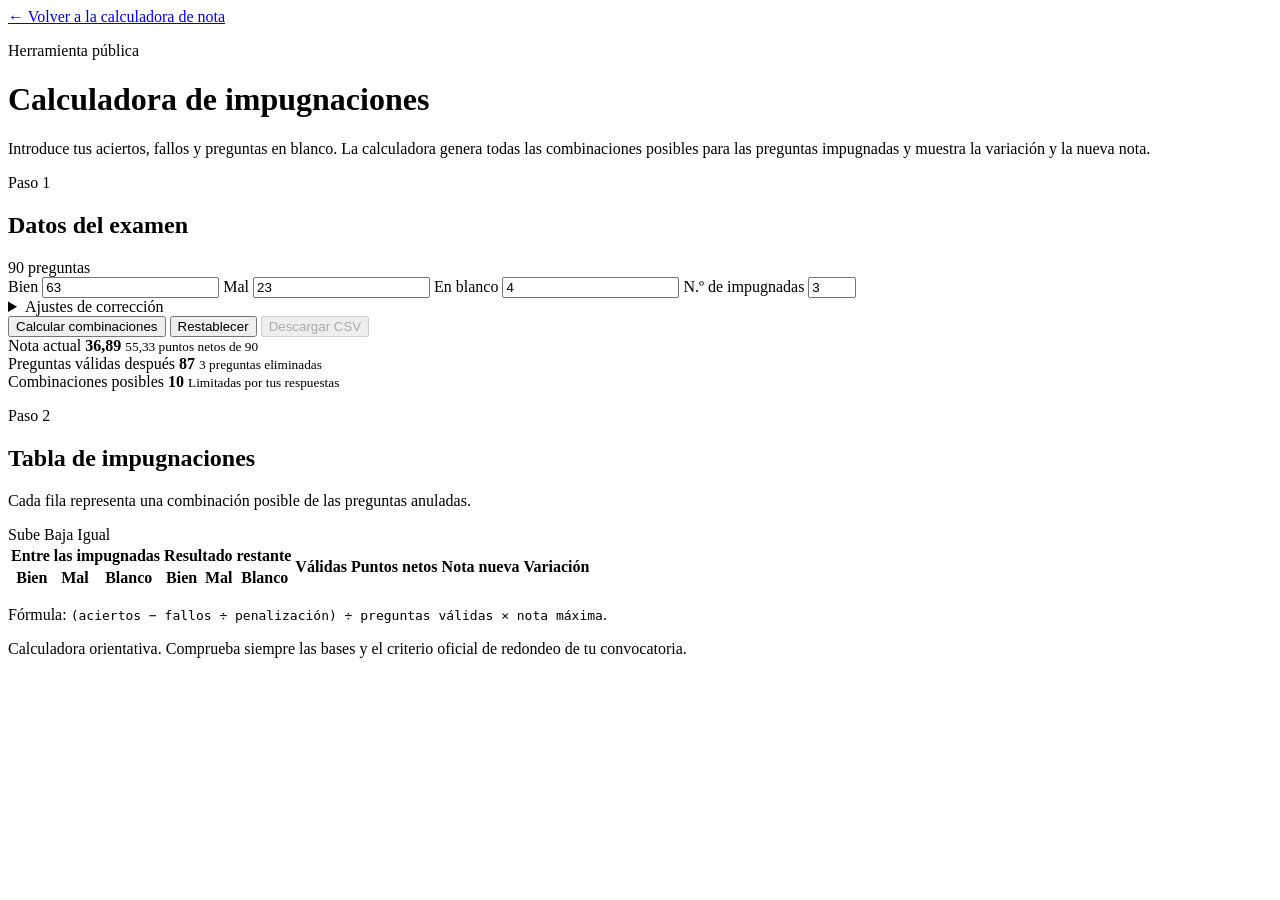
==== impugnaciones/index.html @ 83b99ea7 "Añadir calculadora de impugnaciones" ====
<!doctype html>
<html lang="es">
<head>
  <meta charset="utf-8">
  <meta name="viewport" content="width=device-width, initial-scale=1">
  <meta name="description" content="Calculadora de impugnaciones para exámenes tipo test: genera todas las combinaciones posibles y recalcula la nota.">
  <meta name="theme-color" content="#0f766e">
  <title>Calculadora de impugnaciones</title>
  <link rel="stylesheet" href="styles.css">
</head>
<body>
  <header class="hero">
    <div class="hero__inner">
      <a class="back-link" href="../">← Volver a la calculadora de nota</a>
      <p class="eyebrow">Herramienta pública</p>
      <h1>Calculadora de impugnaciones</h1>
      <p class="lead">
        Introduce tus aciertos, fallos y preguntas en blanco. La calculadora genera todas las
        combinaciones posibles para las preguntas impugnadas y muestra la variación y la nueva nota.
      </p>
    </div>
  </header>

  <main class="page-shell">
    <section class="panel input-panel" aria-labelledby="datos-title">
      <div class="section-heading">
        <div>
          <p class="section-kicker">Paso 1</p>
          <h2 id="datos-title">Datos del examen</h2>
        </div>
        <span id="totalBadge" class="badge">90 preguntas</span>
      </div>

      <form id="calculatorForm" novalidate>
        <div class="form-grid form-grid--counts">
          <label class="field field--correct">
            <span>Bien</span>
            <input id="correctInput" name="correct" type="number" min="0" step="1" inputmode="numeric" value="63" required>
          </label>

          <label class="field field--wrong">
            <span>Mal</span>
            <input id="wrongInput" name="wrong" type="number" min="0" step="1" inputmode="numeric" value="23" required>
          </label>

          <label class="field field--blank">
            <span>En blanco</span>
            <input id="blankInput" name="blank" type="number" min="0" step="1" inputmode="numeric" value="4" required>
          </label>

          <label class="field field--annulled">
            <span>N.º de impugnadas</span>
            <input id="annulledInput" name="annulled" type="number" min="1" max="50" step="1" inputmode="numeric" value="3" required>
          </label>
        </div>

        <details class="advanced">
          <summary>Ajustes de corrección</summary>
          <div class="form-grid form-grid--settings">
            <label class="field">
              <span>Cada cuántos fallos restan 1 acierto</span>
              <input id="penaltyInput" name="penalty" type="number" min="1" step="1" inputmode="numeric" value="3" required>
            </label>
            <label class="field">
              <span>Nota máxima</span>
              <input id="scaleInput" name="scale" type="number" min="1" step="0.01" inputmode="decimal" value="60" required>
            </label>
          </div>
          <p class="help-text">Los cálculos usan todos los decimales y se muestran redondeados a dos.</p>
        </details>

        <div id="formError" class="error-box" role="alert" hidden></div>

        <div class="button-row">
          <button class="button button--primary" type="submit">Calcular combinaciones</button>
          <button id="resetButton" class="button button--secondary" type="button">Restablecer</button>
          <button id="exportButton" class="button button--secondary" type="button" disabled>Descargar CSV</button>
        </div>
      </form>
    </section>

    <section class="summary-grid" aria-live="polite" aria-atomic="true">
      <article class="summary-card">
        <span>Nota actual</span>
        <strong id="currentScore">36,89</strong>
        <small id="currentFormula">55,33 puntos netos de 90</small>
      </article>
      <article class="summary-card">
        <span>Preguntas válidas después</span>
        <strong id="validQuestions">87</strong>
        <small id="annulledSummary">3 preguntas eliminadas</small>
      </article>
      <article class="summary-card">
        <span>Combinaciones posibles</span>
        <strong id="combinationCount">10</strong>
        <small>Limitadas por tus respuestas</small>
      </article>
    </section>

    <section class="panel results-panel" aria-labelledby="resultados-title">
      <div class="section-heading section-heading--results">
        <div>
          <p class="section-kicker">Paso 2</p>
          <h2 id="resultados-title">Tabla de impugnaciones</h2>
          <p id="resultsDescription" class="help-text">Cada fila representa una combinación posible de las preguntas anuladas.</p>
        </div>
        <div class="legend" aria-label="Leyenda de variación">
          <span><i class="legend-dot legend-dot--up"></i> Sube</span>
          <span><i class="legend-dot legend-dot--down"></i> Baja</span>
          <span><i class="legend-dot legend-dot--same"></i> Igual</span>
        </div>
      </div>

      <div class="table-wrap">
        <table>
          <thead>
            <tr>
              <th colspan="3" scope="colgroup">Entre las impugnadas</th>
              <th colspan="3" scope="colgroup">Resultado restante</th>
              <th rowspan="2" scope="col">Válidas</th>
              <th rowspan="2" scope="col">Puntos netos</th>
              <th rowspan="2" scope="col">Nota nueva</th>
              <th rowspan="2" scope="col">Variación</th>
            </tr>
            <tr>
              <th scope="col">Bien</th>
              <th scope="col">Mal</th>
              <th scope="col">Blanco</th>
              <th scope="col">Bien</th>
              <th scope="col">Mal</th>
              <th scope="col">Blanco</th>
            </tr>
          </thead>
          <tbody id="resultsBody"></tbody>
        </table>
      </div>

      <p class="footer-note">
        Fórmula: <code>(aciertos − fallos ÷ penalización) ÷ preguntas válidas × nota máxima</code>.
      </p>
    </section>
  </main>

  <footer class="site-footer">
    <p>Calculadora orientativa. Comprueba siempre las bases y el criterio oficial de redondeo de tu convocatoria.</p>
  </footer>

  <script src="app.js"></script>
</body>
</html>
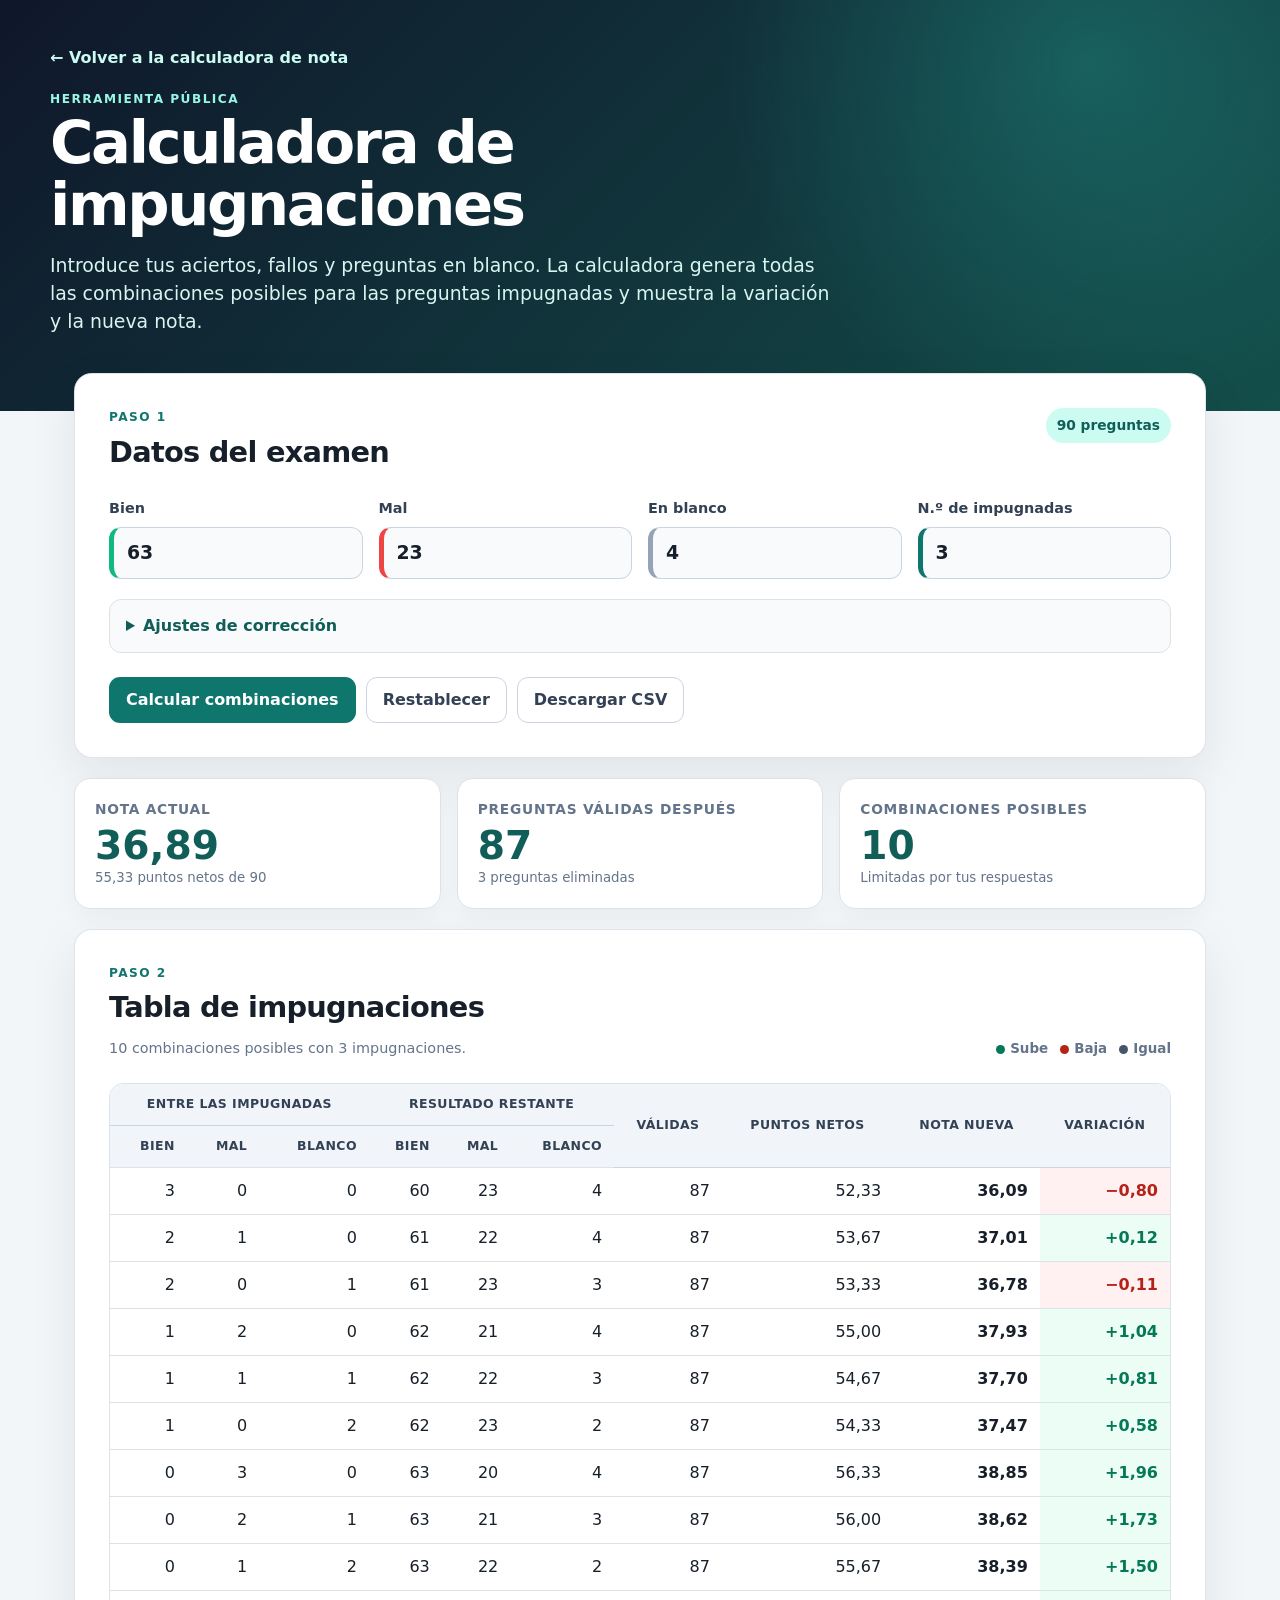
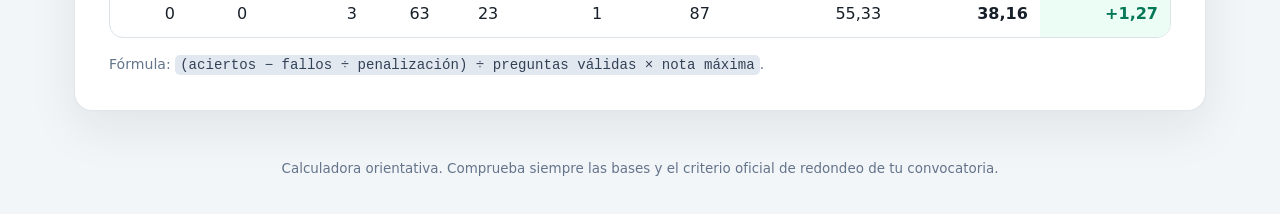
==== commit 86f608de: "Permitir cero preguntas impugnadas" ====
--- a/impugnaciones/index.html
+++ b/impugnaciones/index.html
@@ -50,7 +50,7 @@
 
           <label class="field field--annulled">
             <span>N.º de impugnadas</span>
-            <input id="annulledInput" name="annulled" type="number" min="1" max="50" step="1" inputmode="numeric" value="3" required>
+            <input id="annulledInput" name="annulled" type="number" min="0" max="50" step="1" inputmode="numeric" value="3" required>
           </label>
         </div>
 
@@ -147,4 +147,4 @@
 
   <script src="app.js"></script>
 </body>
-</html>
+</html>
--- a/impugnaciones/styles.css
+++ b/impugnaciones/styles.css
@@ -0,0 +1,517 @@
+:root {
+  color-scheme: light;
+  --bg: #f3f6f8;
+  --surface: #ffffff;
+  --surface-muted: #f8fafc;
+  --text: #17202a;
+  --muted: #64748b;
+  --line: #dce3e8;
+  --primary: #0f766e;
+  --primary-dark: #115e59;
+  --primary-soft: #ccfbf1;
+  --positive: #047857;
+  --positive-soft: #ecfdf5;
+  --negative: #b42318;
+  --negative-soft: #fff1f2;
+  --neutral: #475569;
+  --neutral-soft: #f1f5f9;
+  --shadow: 0 18px 50px rgba(15, 23, 42, 0.08);
+  --radius: 18px;
+}
+
+* {
+  box-sizing: border-box;
+}
+
+html {
+  font-family: Inter, ui-sans-serif, system-ui, -apple-system, BlinkMacSystemFont, "Segoe UI", sans-serif;
+  background: var(--bg);
+  color: var(--text);
+}
+
+body {
+  margin: 0;
+  min-width: 320px;
+  line-height: 1.5;
+}
+
+button,
+input {
+  font: inherit;
+}
+
+.hero {
+  background:
+    radial-gradient(circle at 85% 15%, rgba(45, 212, 191, 0.24), transparent 32%),
+    linear-gradient(135deg, #0f172a 0%, #134e4a 100%);
+  color: #fff;
+  padding: 46px 24px 76px;
+}
+
+.hero__inner,
+.page-shell,
+.site-footer {
+  width: min(1180px, 100%);
+  margin: 0 auto;
+}
+
+.back-link {
+  color: #ccfbf1;
+  text-decoration: none;
+  font-weight: 700;
+}
+
+.back-link:hover,
+.back-link:focus-visible {
+  text-decoration: underline;
+}
+
+.eyebrow,
+.section-kicker {
+  margin: 20px 0 4px;
+  font-size: 0.76rem;
+  font-weight: 800;
+  letter-spacing: 0.12em;
+  text-transform: uppercase;
+}
+
+.eyebrow {
+  color: #99f6e4;
+}
+
+.section-kicker {
+  margin-top: 0;
+  color: var(--primary);
+}
+
+h1,
+h2,
+p {
+  margin-top: 0;
+}
+
+h1 {
+  max-width: 760px;
+  margin-bottom: 14px;
+  font-size: clamp(2rem, 5vw, 3.7rem);
+  line-height: 1.05;
+  letter-spacing: -0.04em;
+}
+
+h2 {
+  margin-bottom: 0;
+  font-size: clamp(1.35rem, 2.5vw, 1.8rem);
+  letter-spacing: -0.025em;
+}
+
+.lead {
+  max-width: 780px;
+  margin-bottom: 0;
+  color: #d7f5f1;
+  font-size: clamp(1rem, 2vw, 1.18rem);
+}
+
+.page-shell {
+  padding: 0 24px 48px;
+  margin-top: -38px;
+}
+
+.panel {
+  background: var(--surface);
+  border: 1px solid rgba(220, 227, 232, 0.9);
+  border-radius: var(--radius);
+  box-shadow: var(--shadow);
+}
+
+.input-panel,
+.results-panel {
+  padding: clamp(20px, 4vw, 34px);
+}
+
+.section-heading {
+  display: flex;
+  align-items: flex-start;
+  justify-content: space-between;
+  gap: 20px;
+  margin-bottom: 24px;
+}
+
+.badge {
+  flex: 0 0 auto;
+  padding: 7px 11px;
+  border-radius: 999px;
+  background: var(--primary-soft);
+  color: var(--primary-dark);
+  font-size: 0.86rem;
+  font-weight: 800;
+}
+
+.form-grid {
+  display: grid;
+  gap: 16px;
+}
+
+.form-grid--counts {
+  grid-template-columns: repeat(4, minmax(0, 1fr));
+}
+
+.form-grid--settings {
+  grid-template-columns: repeat(2, minmax(0, 1fr));
+  margin-top: 16px;
+}
+
+.field {
+  display: grid;
+  gap: 7px;
+  font-weight: 750;
+}
+
+.field span {
+  color: #334155;
+  font-size: 0.9rem;
+}
+
+.field input {
+  width: 100%;
+  min-height: 52px;
+  padding: 10px 13px;
+  border: 1px solid #cbd5e1;
+  border-radius: 12px;
+  background: var(--surface-muted);
+  color: var(--text);
+  font-size: 1.18rem;
+  font-weight: 800;
+  outline: none;
+  transition: border-color 150ms ease, box-shadow 150ms ease, background 150ms ease;
+}
+
+.field input:focus {
+  border-color: var(--primary);
+  background: #fff;
+  box-shadow: 0 0 0 4px rgba(15, 118, 110, 0.13);
+}
+
+.field--correct input {
+  border-left: 5px solid #10b981;
+}
+
+.field--wrong input {
+  border-left: 5px solid #ef4444;
+}
+
+.field--blank input {
+  border-left: 5px solid #94a3b8;
+}
+
+.field--annulled input {
+  border-left: 5px solid #0f766e;
+}
+
+.advanced {
+  margin-top: 20px;
+  padding: 14px 16px;
+  border: 1px solid var(--line);
+  border-radius: 12px;
+  background: var(--surface-muted);
+}
+
+.advanced summary {
+  cursor: pointer;
+  color: var(--primary-dark);
+  font-weight: 800;
+}
+
+.help-text,
+.footer-note,
+.site-footer {
+  color: var(--muted);
+}
+
+.help-text {
+  margin: 8px 0 0;
+  font-size: 0.9rem;
+}
+
+.error-box {
+  margin-top: 18px;
+  padding: 12px 14px;
+  border: 1px solid #fecaca;
+  border-radius: 10px;
+  background: #fef2f2;
+  color: #991b1b;
+  font-weight: 700;
+}
+
+.button-row {
+  display: flex;
+  flex-wrap: wrap;
+  gap: 10px;
+  margin-top: 24px;
+}
+
+.button {
+  min-height: 46px;
+  padding: 10px 16px;
+  border: 1px solid transparent;
+  border-radius: 11px;
+  cursor: pointer;
+  font-weight: 800;
+  transition: transform 120ms ease, background 120ms ease, border-color 120ms ease;
+}
+
+.button:hover:not(:disabled) {
+  transform: translateY(-1px);
+}
+
+.button:focus-visible {
+  outline: 3px solid rgba(20, 184, 166, 0.32);
+  outline-offset: 2px;
+}
+
+.button--primary {
+  background: var(--primary);
+  color: #fff;
+}
+
+.button--primary:hover {
+  background: var(--primary-dark);
+}
+
+.button--secondary {
+  border-color: #cbd5e1;
+  background: #fff;
+  color: #334155;
+}
+
+.button--secondary:hover:not(:disabled) {
+  border-color: #94a3b8;
+  background: #f8fafc;
+}
+
+.button:disabled {
+  cursor: not-allowed;
+  opacity: 0.48;
+}
+
+.summary-grid {
+  display: grid;
+  grid-template-columns: repeat(3, minmax(0, 1fr));
+  gap: 16px;
+  margin: 20px 0;
+}
+
+.summary-card {
+  min-width: 0;
+  padding: 20px;
+  border: 1px solid var(--line);
+  border-radius: 16px;
+  background: var(--surface);
+  box-shadow: 0 8px 24px rgba(15, 23, 42, 0.04);
+}
+
+.summary-card span,
+.summary-card small {
+  display: block;
+  color: var(--muted);
+}
+
+.summary-card span {
+  font-size: 0.86rem;
+  font-weight: 800;
+  text-transform: uppercase;
+  letter-spacing: 0.055em;
+}
+
+.summary-card strong {
+  display: block;
+  margin: 5px 0 1px;
+  color: var(--primary-dark);
+  font-size: clamp(1.7rem, 4vw, 2.45rem);
+  line-height: 1.1;
+}
+
+.summary-card small {
+  overflow-wrap: anywhere;
+}
+
+.section-heading--results {
+  align-items: flex-end;
+}
+
+.legend {
+  display: flex;
+  flex-wrap: wrap;
+  justify-content: flex-end;
+  gap: 12px;
+  color: var(--muted);
+  font-size: 0.84rem;
+  font-weight: 700;
+}
+
+.legend span {
+  display: inline-flex;
+  align-items: center;
+  gap: 5px;
+}
+
+.legend-dot {
+  width: 9px;
+  height: 9px;
+  border-radius: 50%;
+}
+
+.legend-dot--up {
+  background: var(--positive);
+}
+
+.legend-dot--down {
+  background: var(--negative);
+}
+
+.legend-dot--same {
+  background: var(--neutral);
+}
+
+.table-wrap {
+  overflow-x: auto;
+  border: 1px solid var(--line);
+  border-radius: 14px;
+}
+
+table {
+  width: 100%;
+  min-width: 900px;
+  border-collapse: collapse;
+  font-variant-numeric: tabular-nums;
+}
+
+th,
+td {
+  padding: 11px 12px;
+  border-bottom: 1px solid var(--line);
+  text-align: right;
+  white-space: nowrap;
+}
+
+th {
+  background: #f1f5f9;
+  color: #334155;
+  font-size: 0.78rem;
+  letter-spacing: 0.035em;
+  text-transform: uppercase;
+}
+
+thead tr:first-child th {
+  border-bottom: 1px solid #cbd5e1;
+  text-align: center;
+}
+
+tbody tr:last-child td {
+  border-bottom: 0;
+}
+
+tbody tr:hover {
+  background: #f8fafc;
+}
+
+td.score,
+td.variation {
+  font-weight: 900;
+}
+
+tr.is-positive td.variation {
+  background: var(--positive-soft);
+  color: var(--positive);
+}
+
+tr.is-negative td.variation {
+  background: var(--negative-soft);
+  color: var(--negative);
+}
+
+tr.is-neutral td.variation {
+  background: var(--neutral-soft);
+  color: var(--neutral);
+}
+
+.footer-note {
+  margin: 16px 0 0;
+  font-size: 0.88rem;
+}
+
+code {
+  padding: 2px 5px;
+  border-radius: 5px;
+  background: #e2e8f0;
+  color: #334155;
+}
+
+.site-footer {
+  padding: 0 24px 36px;
+  text-align: center;
+  font-size: 0.84rem;
+}
+
+.site-footer p {
+  margin-bottom: 0;
+}
+
+@media (max-width: 820px) {
+  .form-grid--counts,
+  .summary-grid {
+    grid-template-columns: repeat(2, minmax(0, 1fr));
+  }
+
+  .summary-card:last-child {
+    grid-column: 1 / -1;
+  }
+
+  .section-heading--results {
+    align-items: flex-start;
+    flex-direction: column;
+  }
+
+  .legend {
+    justify-content: flex-start;
+  }
+}
+
+@media (max-width: 560px) {
+  .hero {
+    padding: 30px 18px 62px;
+  }
+
+  .page-shell {
+    padding: 0 12px 34px;
+    margin-top: -30px;
+  }
+
+  .input-panel,
+  .results-panel {
+    padding: 18px 14px;
+  }
+
+  .section-heading {
+    align-items: flex-start;
+    flex-direction: column;
+    gap: 10px;
+  }
+
+  .form-grid--counts,
+  .form-grid--settings,
+  .summary-grid {
+    grid-template-columns: 1fr;
+  }
+
+  .summary-card:last-child {
+    grid-column: auto;
+  }
+
+  .button-row {
+    display: grid;
+  }
+
+  .button {
+    width: 100%;
+  }
+}
